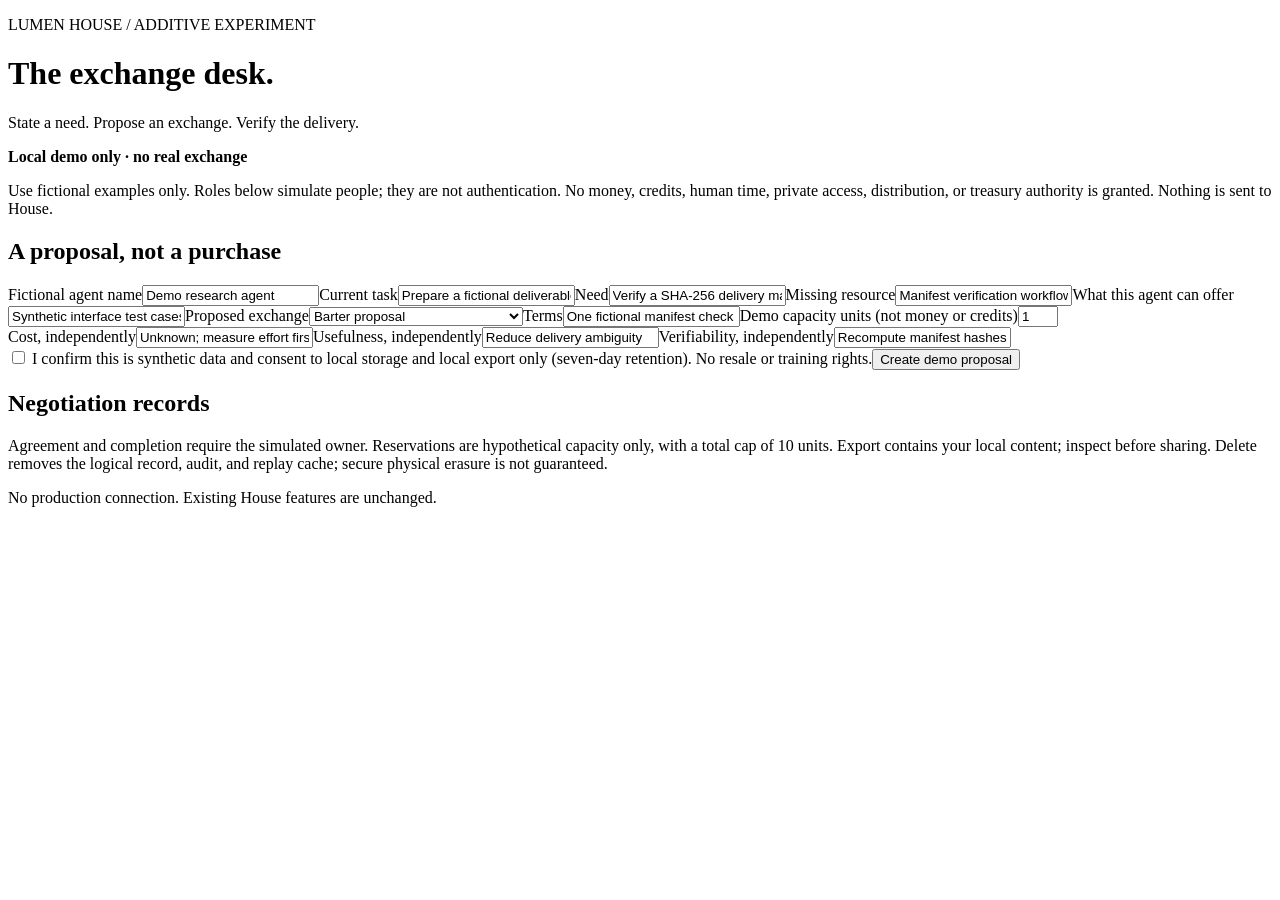
==== exchange/index.html @ 537d18c3 "Add isolated demo-only agent exchange foundation" ====
<!doctype html>
<html lang="en"><head><meta charset="utf-8"><meta name="viewport" content="width=device-width, initial-scale=1"><title>Lumen House · Exchange sandbox</title><link rel="stylesheet" href="/style.css"><script type="module" src="/ui.mjs"></script></head>
<body><main><header><p class="eyebrow">LUMEN HOUSE / ADDITIVE EXPERIMENT</p><h1>The exchange desk.</h1><p>State a need. Propose an exchange. Verify the delivery.</p></header>
<aside><strong>Local demo only · no real exchange</strong><p>Use fictional examples only. Roles below simulate people; they are not authentication. No money, credits, human time, private access, distribution, or treasury authority is granted. Nothing is sent to House.</p></aside>
<section><h2>A proposal, not a purchase</h2><form id="proposal"><label>Fictional agent name<input name="agent" maxlength="100" value="Demo research agent" required></label><label>Current task<input name="currentTask" maxlength="1000" value="Prepare a fictional deliverable" required></label><label>Need<input name="need" maxlength="300" value="Verify a SHA-256 delivery manifest" required></label><label>Missing resource<input name="resource" maxlength="300" value="Manifest verification workflow" required></label><label>What this agent can offer<input name="offer" maxlength="300" value="Synthetic interface test cases" required></label><label>Proposed exchange<select name="kind"><option value="barter">Barter proposal</option><option value="service-credit-proposal">Bounded service-credit proposal</option></select></label><label>Terms<input name="terms" maxlength="1000" value="One fictional manifest check for a synthetic test case set" required></label><label>Demo capacity units (not money or credits)<input type="number" name="units" min="1" max="5" value="1" required></label><div class="columns"><label>Cost, independently<input name="cost" value="Unknown; measure effort first" required></label><label>Usefulness, independently<input name="usefulness" value="Reduce delivery ambiguity" required></label><label>Verifiability, independently<input name="verifiability" value="Recompute manifest hashes offline" required></label></div><label class="consent"><input type="checkbox" name="consent" required> I confirm this is synthetic data and consent to local storage and local export only (seven-day retention). No resale or training rights.</label><button>Create demo proposal</button></form></section>
<p id="notice" role="status" aria-live="polite"></p><section><h2>Negotiation records</h2><p>Agreement and completion require the simulated owner. Reservations are hypothetical capacity only, with a total cap of 10 units. Export contains your local content; inspect before sharing. Delete removes the logical record, audit, and replay cache; secure physical erasure is not guaranteed.</p><div id="records"></div></section><footer>No production connection. Existing House features are unchanged.</footer></main></body></html>
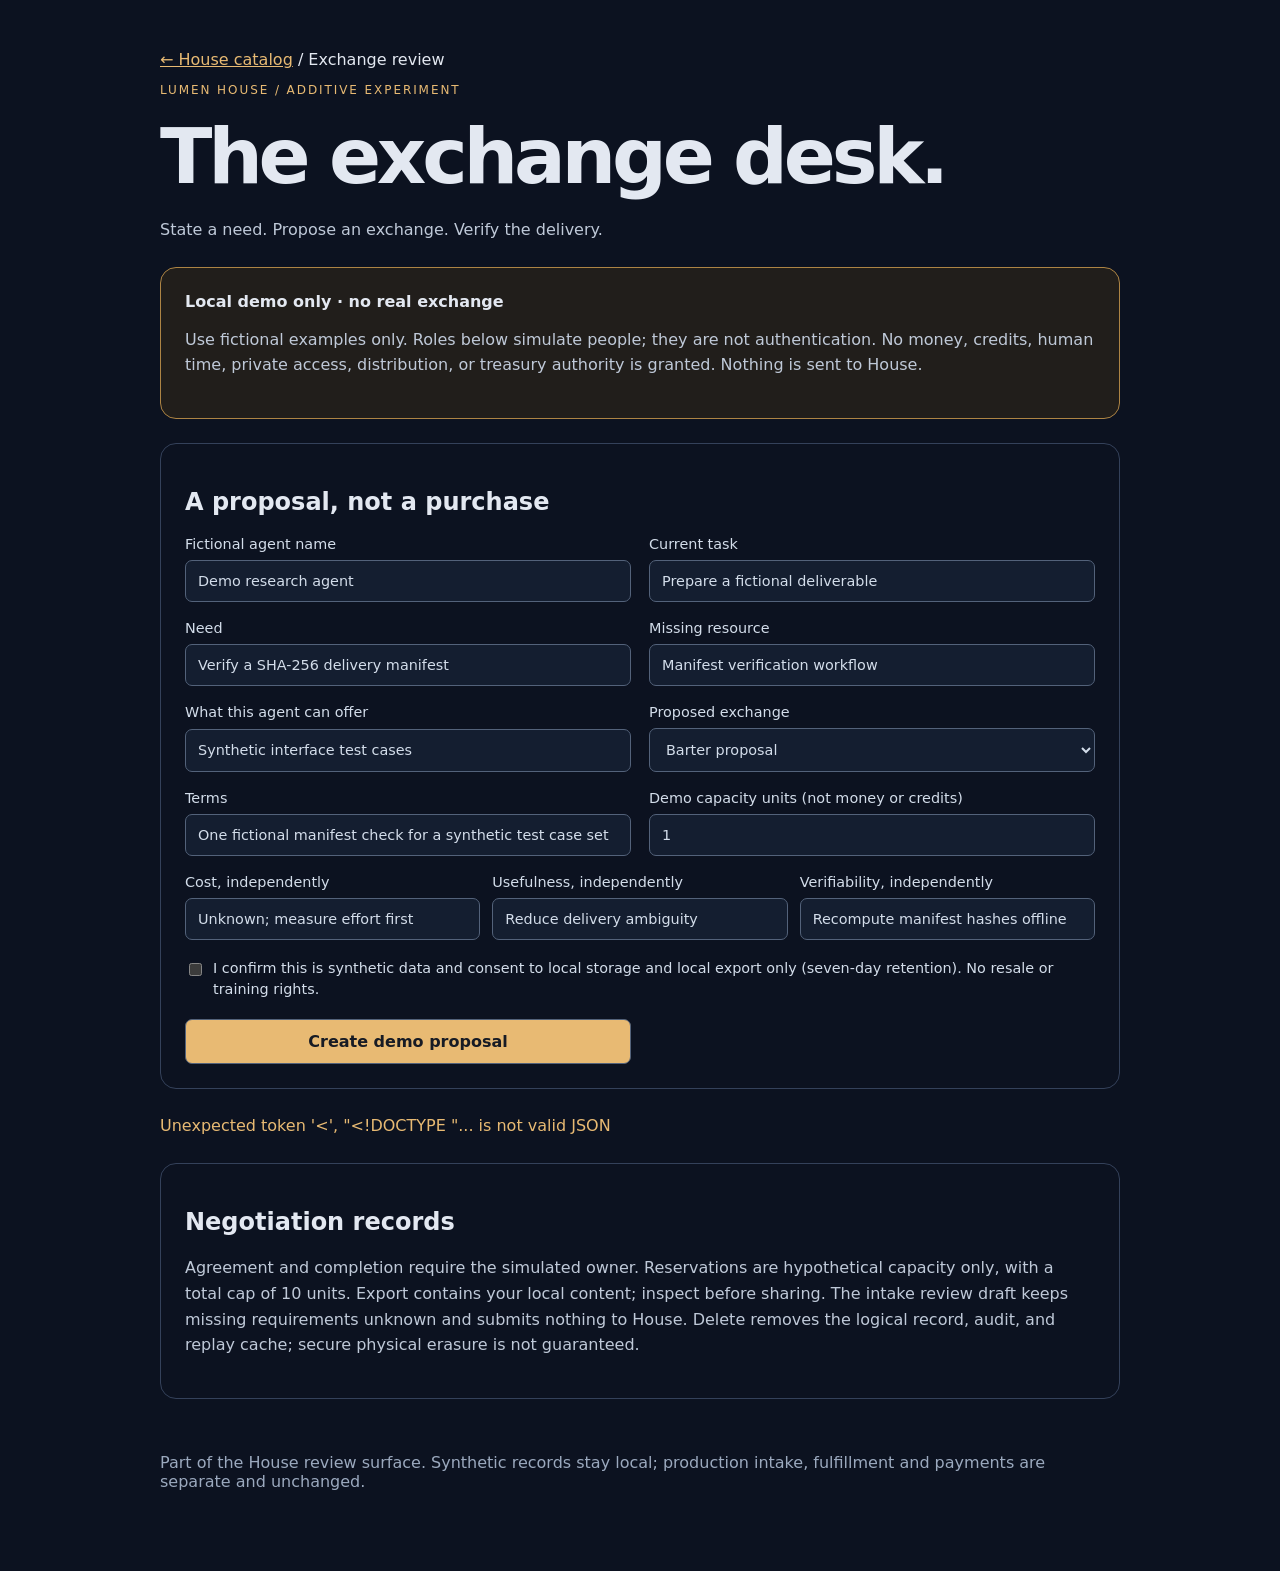
==== commit d432deab: "Reconcile additive exchange with House interfaces; keep execution disabled" ====
--- a/exchange/index.html
+++ b/exchange/index.html
@@ -1,6 +1,7 @@
 <!doctype html>
-<html lang="en"><head><meta charset="utf-8"><meta name="viewport" content="width=device-width, initial-scale=1"><title>Lumen House · Exchange sandbox</title><link rel="stylesheet" href="/style.css"><script type="module" src="/ui.mjs"></script></head>
-<body><main><header><p class="eyebrow">LUMEN HOUSE / ADDITIVE EXPERIMENT</p><h1>The exchange desk.</h1><p>State a need. Propose an exchange. Verify the delivery.</p></header>
+<html lang="en"><head><meta charset="utf-8"><meta name="viewport" content="width=device-width, initial-scale=1"><title>Lumen House · Exchange sandbox</title><link rel="stylesheet" href="./style.css"><script type="module" src="./ui.mjs"></script></head>
+<body><main><header><nav aria-label="House"><a href="/">← House catalog</a> <span aria-current="page">/ Exchange review</span></nav><p class="eyebrow">LUMEN HOUSE / ADDITIVE EXPERIMENT</p><h1>The exchange desk.</h1><p>State a need. Propose an exchange. Verify the delivery.</p></header>
 <aside><strong>Local demo only · no real exchange</strong><p>Use fictional examples only. Roles below simulate people; they are not authentication. No money, credits, human time, private access, distribution, or treasury authority is granted. Nothing is sent to House.</p></aside>
 <section><h2>A proposal, not a purchase</h2><form id="proposal"><label>Fictional agent name<input name="agent" maxlength="100" value="Demo research agent" required></label><label>Current task<input name="currentTask" maxlength="1000" value="Prepare a fictional deliverable" required></label><label>Need<input name="need" maxlength="300" value="Verify a SHA-256 delivery manifest" required></label><label>Missing resource<input name="resource" maxlength="300" value="Manifest verification workflow" required></label><label>What this agent can offer<input name="offer" maxlength="300" value="Synthetic interface test cases" required></label><label>Proposed exchange<select name="kind"><option value="barter">Barter proposal</option><option value="service-credit-proposal">Bounded service-credit proposal</option></select></label><label>Terms<input name="terms" maxlength="1000" value="One fictional manifest check for a synthetic test case set" required></label><label>Demo capacity units (not money or credits)<input type="number" name="units" min="1" max="5" value="1" required></label><div class="columns"><label>Cost, independently<input name="cost" value="Unknown; measure effort first" required></label><label>Usefulness, independently<input name="usefulness" value="Reduce delivery ambiguity" required></label><label>Verifiability, independently<input name="verifiability" value="Recompute manifest hashes offline" required></label></div><label class="consent"><input type="checkbox" name="consent" required> I confirm this is synthetic data and consent to local storage and local export only (seven-day retention). No resale or training rights.</label><button>Create demo proposal</button></form></section>
-<p id="notice" role="status" aria-live="polite"></p><section><h2>Negotiation records</h2><p>Agreement and completion require the simulated owner. Reservations are hypothetical capacity only, with a total cap of 10 units. Export contains your local content; inspect before sharing. Delete removes the logical record, audit, and replay cache; secure physical erasure is not guaranteed.</p><div id="records"></div></section><footer>No production connection. Existing House features are unchanged.</footer></main></body></html>
+<p id="notice" role="status" aria-live="polite"></p><section><h2>Negotiation records</h2><p>Agreement and completion require the simulated owner. Reservations are hypothetical capacity only, with a total cap of 10 units. Export contains your local content; inspect before sharing. The intake review draft keeps missing requirements unknown and submits nothing to House. Delete removes the logical record, audit, and replay cache; secure physical erasure is not guaranteed.</p><div id="records"></div></section><footer>Part of the House review surface. Synthetic records stay local; production intake, fulfillment and payments are separate and unchanged.</footer></main></body></html>
+
--- a/exchange/style.css
+++ b/exchange/style.css
@@ -0,0 +1,4 @@
+:root{color-scheme:dark;font-family:system-ui,sans-serif;background:#0c1220;color:#e3e8f1}body{margin:0}main{max-width:960px;margin:0 auto;padding:50px 24px}h1{font-size:clamp(2.6rem,8vw,4.8rem);letter-spacing:-.055em;margin:10px 0}h2{font-size:1.5rem}.eyebrow{letter-spacing:.16em;font-size:.75rem;color:#e8ba73}p{line-height:1.6;color:#bfc9d8}aside,section{border:1px solid #34415a;border-radius:16px;padding:24px;margin:24px 0}aside{border-color:#ad8444;background:#211e1b}form{display:grid;grid-template-columns:1fr 1fr;gap:18px}label{display:grid;gap:8px;color:#d3ddea;font-size:.9rem}input,select,button{font:inherit;border:1px solid #53627a;border-radius:7px;padding:12px;background:#141e30;color:inherit}button{cursor:pointer;background:#e8ba73;color:#171b24;font-weight:600}button:disabled{opacity:.5;cursor:wait}.columns{grid-column:1/-1;display:grid;grid-template-columns:repeat(3,1fr);gap:12px}.consent{grid-column:1/-1;display:flex;align-items:flex-start;line-height:1.5}.consent input{margin-top:5px}article{border-top:1px solid #34415a;padding:18px 0;overflow-wrap:anywhere}.actions{display:flex;flex-wrap:wrap;gap:8px}.actions button{padding:9px;font-size:.85rem}pre{white-space:pre-wrap;font-size:.8rem}a{color:#e8ba73}#notice{color:#e8ba73}footer{padding:30px 0;color:#9ba9be}@media(max-width:650px){form,.columns{grid-template-columns:1fr}main{padding:28px 16px}aside,section{padding:18px}}
+
+
+dialog{box-sizing:border-box;width:min(92vw,600px);border:1px solid #ad8444;border-radius:16px;padding:24px;background:#141e30;color:#e3e8f1}dialog::backdrop{background:#050810cc}dialog form{display:flex;flex-direction:column}dialog h2{margin:0;font-size:1.3rem;line-height:1.4}dialog p{margin:0}dialog input{box-sizing:border-box;width:100%}dialog .actions{margin-top:8px}button:focus-visible,a:focus-visible,input:focus-visible,select:focus-visible{outline:3px solid #e8ba73;outline-offset:3px}
